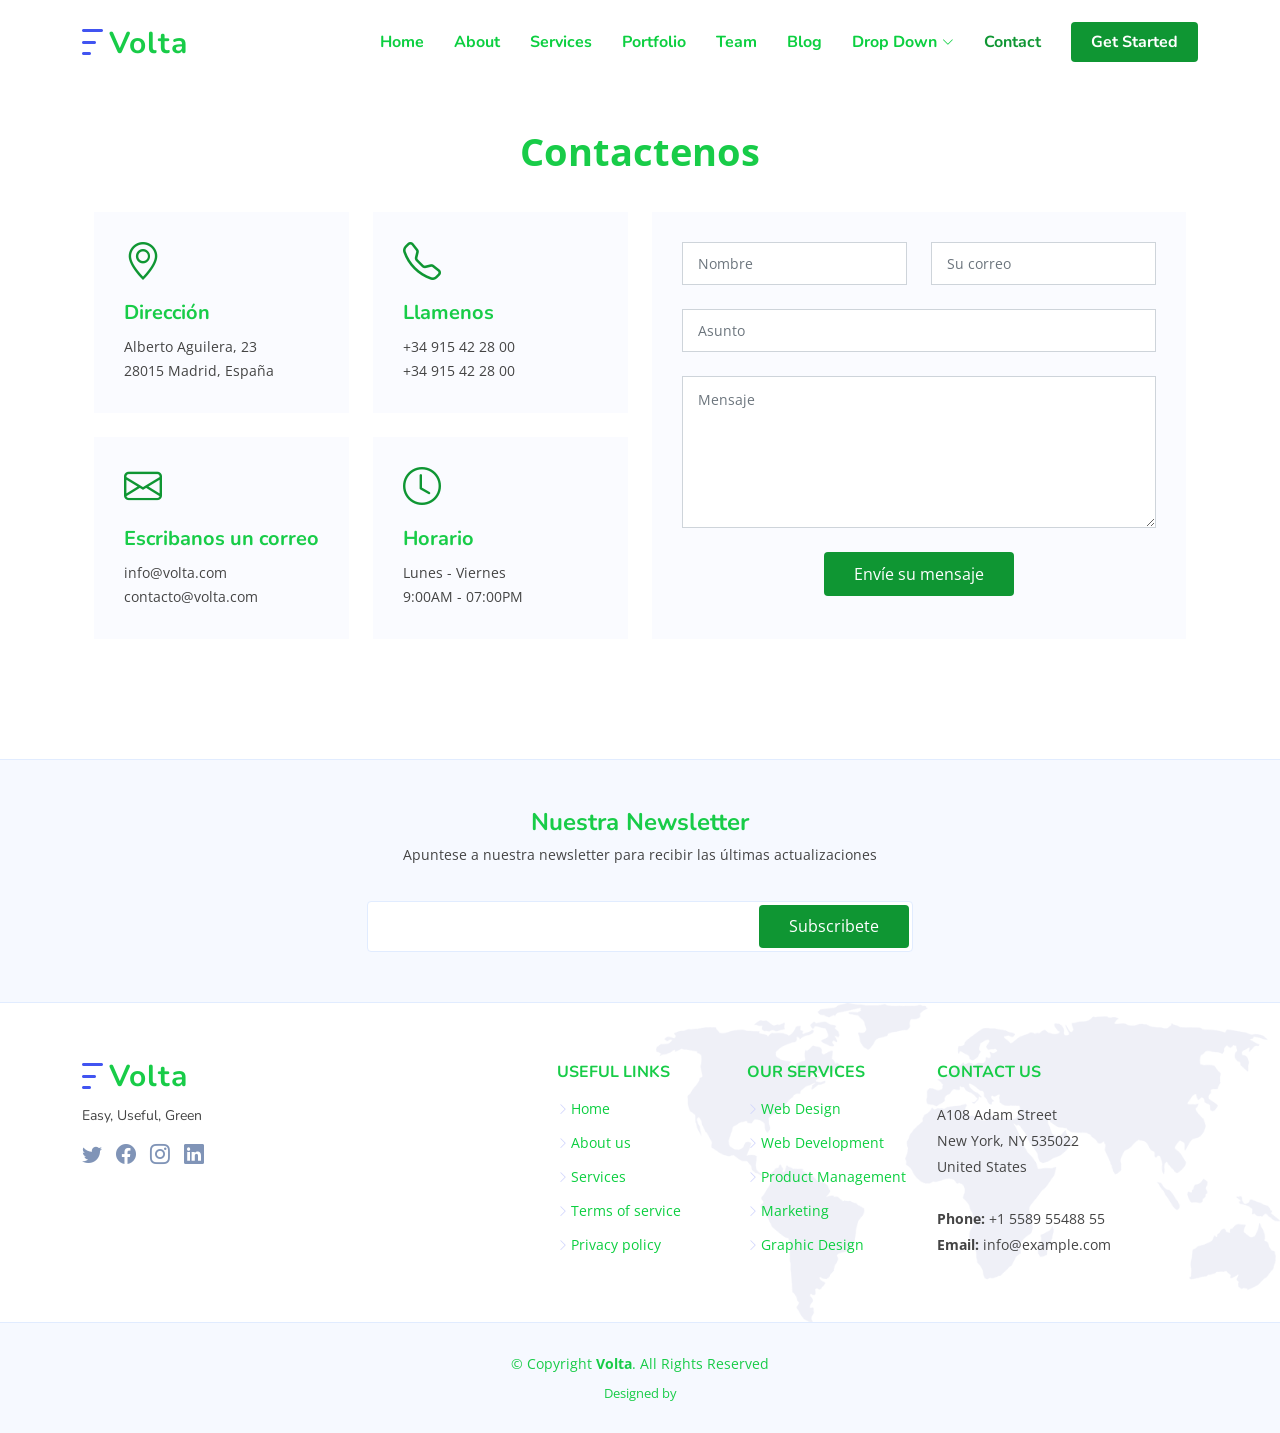
==== src/main/resources/static/contacto.html @ d2f3e769 "Reactualización + Pagina principal acabada" ====
<!DOCTYPE html>
<html lang="en">

<head>
  <meta charset="utf-8">
  <meta content="width=device-width, initial-scale=1.0" name="viewport">

  <title>Inner Page - Volta Bootstrap Template</title>
  <meta content="" name="description">
  <meta content="" name="keywords">

  <!-- Favicons -->
  <link href="assets/img/favicon.png" rel="icon">
  <link href="assets/img/apple-touch-icon.png" rel="apple-touch-icon">

  <!-- Google Fonts -->
  <link href="https://fonts.googleapis.com/css?family=Open+Sans:300,300i,400,400i,600,600i,700,700i|Nunito:300,300i,400,400i,600,600i,700,700i|Poppins:300,300i,400,400i,500,500i,600,600i,700,700i" rel="stylesheet">

  <!-- Vendor CSS Files -->
  <link href="assets/vendor/aos/aos.css" rel="stylesheet">
  <link href="assets/vendor/bootstrap/css/bootstrap.min.css" rel="stylesheet">
  <link href="assets/vendor/bootstrap-icons/bootstrap-icons.css" rel="stylesheet">
  <link href="assets/vendor/glightbox/css/glightbox.min.css" rel="stylesheet">
  <link href="assets/vendor/remixicon/remixicon.css" rel="stylesheet">
  <link href="assets/vendor/swiper/swiper-bundle.min.css" rel="stylesheet">

  <!-- Template Main CSS File -->
  <link href="assets/css/style.css" rel="stylesheet">

  <!-- =======================================================
  * Template Name: Volta - v1.9.0
  * Template URL: https:// .com/Volta-bootstrap-startup-template/
  * Author:  .com
  * License: https:// .com/license/
  ======================================================== -->
</head>

<body>

  <!-- ======= Header ======= -->
  <header id="header" class="header fixed-top">
    <div class="container-fluid container-xl d-flex align-items-center justify-content-between">

      <a href="index.html" class="logo d-flex align-items-center">
        <img src="assets/img/logo.png" alt="">
        <span>Volta</span>
      </a>

      <nav id="navbar" class="navbar">
        <ul>
          <li><a class="nav-link scrollto " href="#hero">Home</a></li>
          <li><a class="nav-link scrollto" href="#about">About</a></li>
          <li><a class="nav-link scrollto" href="#services">Services</a></li>
          <li><a class="nav-link scrollto" href="#portfolio">Portfolio</a></li>
          <li><a class="nav-link scrollto" href="#team">Team</a></li>
          <li><a href="blog.html">Blog</a></li>
          <li class="dropdown"><a href="#"><span>Drop Down</span> <i class="bi bi-chevron-down"></i></a>
            <ul>
              <li><a href="#">Drop Down 1</a></li>
              <li class="dropdown"><a href="#"><span>Deep Drop Down</span> <i class="bi bi-chevron-right"></i></a>
                <ul>
                  <li><a href="#">Deep Drop Down 1</a></li>
                  <li><a href="#">Deep Drop Down 2</a></li>
                  <li><a href="#">Deep Drop Down 3</a></li>
                  <li><a href="#">Deep Drop Down 4</a></li>
                  <li><a href="#">Deep Drop Down 5</a></li>
                </ul>
              </li>
              <li><a href="#">Drop Down 2</a></li>
              <li><a href="#">Drop Down 3</a></li>
              <li><a href="#">Drop Down 4</a></li>
            </ul>
          </li>
          <li><a class="nav-link scrollto" href="#contact">Contact</a></li>
          <li><a class="getstarted scrollto" href="#about">Get Started</a></li>
        </ul>
        <i class="bi bi-list mobile-nav-toggle"></i>
      </nav><!-- .navbar -->

    </div>
  </header><!-- End Header -->

  <main id="main">

    <section class="inner-page">
      <div class="container">
    <!-- ======= Contact Section ======= -->
    <section id="contact" class="contact">

      <div class="container" data-aos="fade-up">

        <header class="section-header">
          <p>Contactenos</p>
        </header>

        <div class="row gy-4">

          <div class="col-lg-6">

            <div class="row gy-4">
              <div class="col-md-6">
                <div class="info-box">
                  <i class="bi bi-geo-alt"></i>
                  <h3>Dirección</h3>
                  <p>Alberto Aguilera, 23<br>28015 Madrid, España</p>
                </div>
              </div>
              <div class="col-md-6">
                <div class="info-box">
                  <i class="bi bi-telephone"></i>
                  <h3>Llamenos</h3>
                  <p>+34 915 42 28 00<br>+34 915 42 28 00</p>
                </div>
              </div>
              <div class="col-md-6">
                <div class="info-box">
                  <i class="bi bi-envelope"></i>
                  <h3>Escribanos un correo</h3>
                  <p>info@volta.com<br>contacto@volta.com</p>
                </div>
              </div>
              <div class="col-md-6">
                <div class="info-box">
                  <i class="bi bi-clock"></i>
                  <h3>Horario</h3>
                  <p>Lunes - Viernes<br>9:00AM - 07:00PM</p>
                </div>
              </div>
            </div>

          </div>

          <div class="col-lg-6">
            <form action="forms/contact.php" method="post" class="php-email-form">
              <div class="row gy-4">

                <div class="col-md-6">
                  <input type="text" name="name" class="form-control" placeholder="Nombre" required>
                </div>

                <div class="col-md-6 ">
                  <input type="email" class="form-control" name="email" placeholder="Su correo" required>
                </div>

                <div class="col-md-12">
                  <input type="text" class="form-control" name="subject" placeholder="Asunto" required>
                </div>

                <div class="col-md-12">
                  <textarea class="form-control" name="message" rows="6" placeholder="Mensaje" required></textarea>
                </div>

                <div class="col-md-12 text-center">
                  <div class="loading">Cargando...</div>
                  <div class="error-message"></div>
                  <div class="sent-message">Su mensaje se ha enviado, gracias!</div>

                  <button type="submit">Envíe su mensaje</button>
                </div>

              </div>
            </form>

          </div>

        </div>

      </div>

    </section><!-- End Contact Section -->
      </div>
    </section>

  </main><!-- End #main -->

  <!-- ======= Footer ======= -->
  <footer id="footer" class="footer">

    <div class="footer-newsletter">
      <div class="container">
        <div class="row justify-content-center">
          <div class="col-lg-12 text-center">
            <h4>Nuestra Newsletter</h4>
            <p>Apuntese a nuestra newsletter para recibir las últimas actualizaciones </p>
          </div>
          <div class="col-lg-6">
            <form action="" method="post">
              <input type="email" name="email"><input type="submit" value="Subscribete">
            </form>
          </div>
        </div>
      </div>
    </div>

    <div class="footer-top">
      <div class="container">
        <div class="row gy-4">
          <div class="col-lg-5 col-md-12 footer-info">
            <a href="index.html" class="logo d-flex align-items-center">
              <img src="assets/img/logo.png" alt="">
              <span>Volta</span>
            </a>
            <p>Easy, Useful, Green</p>
            <div class="social-links mt-3">
              <a href="#" class="twitter"><i class="bi bi-twitter"></i></a>
              <a href="#" class="facebook"><i class="bi bi-facebook"></i></a>
              <a href="#" class="instagram"><i class="bi bi-instagram"></i></a>
              <a href="#" class="linkedin"><i class="bi bi-linkedin"></i></a>
            </div>
          </div>

          <div class="col-lg-2 col-6 footer-links">
            <h4>Useful Links</h4>
            <ul>
              <li><i class="bi bi-chevron-right"></i> <a href="#">Home</a></li>
              <li><i class="bi bi-chevron-right"></i> <a href="#">About us</a></li>
              <li><i class="bi bi-chevron-right"></i> <a href="#">Services</a></li>
              <li><i class="bi bi-chevron-right"></i> <a href="#">Terms of service</a></li>
              <li><i class="bi bi-chevron-right"></i> <a href="#">Privacy policy</a></li>
            </ul>
          </div>

          <div class="col-lg-2 col-6 footer-links">
            <h4>Our Services</h4>
            <ul>
              <li><i class="bi bi-chevron-right"></i> <a href="#">Web Design</a></li>
              <li><i class="bi bi-chevron-right"></i> <a href="#">Web Development</a></li>
              <li><i class="bi bi-chevron-right"></i> <a href="#">Product Management</a></li>
              <li><i class="bi bi-chevron-right"></i> <a href="#">Marketing</a></li>
              <li><i class="bi bi-chevron-right"></i> <a href="#">Graphic Design</a></li>
            </ul>
          </div>

          <div class="col-lg-3 col-md-12 footer-contact text-center text-md-start">
            <h4>Contact Us</h4>
            <p>
              A108 Adam Street <br>
              New York, NY 535022<br>
              United States <br><br>
              <strong>Phone:</strong> +1 5589 55488 55<br>
              <strong>Email:</strong> info@example.com<br>
            </p>

          </div>

        </div>
      </div>
    </div>

    <div class="container">
      <div class="copyright">
        &copy; Copyright <strong><span>Volta</span></strong>. All Rights Reserved
      </div>
      <div class="credits">
        <!-- All the links in the footer should remain intact. -->
        <!-- You can delete the links only if you purchased the pro version. -->
        <!-- Licensing information: https:// .com/license/ -->
        <!-- Purchase the pro version with working PHP/AJAX contact form: https:// .com/Volta-bootstrap-startup-template/ -->
        Designed by <a href="https:// .com/"> </a>
      </div>
    </div>
  </footer><!-- End Footer -->

  <a href="#" class="back-to-top d-flex align-items-center justify-content-center"><i class="bi bi-arrow-up-short"></i></a>

  <!-- Vendor JS Files -->
  <script src="assets/vendor/purecounter/purecounter.js"></script>
  <script src="assets/vendor/aos/aos.js"></script>
  <script src="assets/vendor/bootstrap/js/bootstrap.bundle.min.js"></script>
  <script src="assets/vendor/glightbox/js/glightbox.min.js"></script>
  <script src="assets/vendor/isotope-layout/isotope.pkgd.min.js"></script>
  <script src="assets/vendor/swiper/swiper-bundle.min.js"></script>
  <script src="assets/vendor/php-email-form/validate.js"></script>

  <!-- Template Main JS File -->
  <script src="assets/js/main.js"></script>

</body>

</html>
---- src/main/resources/static/assets/css/style.css ----
/**
* Template Name: Volta - v1.9.0
* Template URL: https:// .com/Volta-bootstrap-startup-template/
* Author:  .com
* License: https:// .com/license/
*/

/*--------------------------------------------------------------
# General
--------------------------------------------------------------*/
:root {
  scroll-behavior: smooth;
}

body {
  font-family: "Open Sans", sans-serif;
  color: #444444;
}

a {
  color: #0f9633;
  text-decoration: none;
}

a:hover {
  color: #717ff5;
  text-decoration: none;
}

h1, h2, h3, h4, h5, h6 {
  font-family: "Nunito", sans-serif;
}

/*--------------------------------------------------------------
# Sections
--------------------------------------------------------------*/
section {
  padding: 60px 0;
  overflow: hidden;
}

.section-header {
  text-align: center;
  padding-bottom: 40px;
}
.section-header h2 {
  font-size: 13px;
  letter-spacing: 1px;
  font-weight: 700;
  margin: 0;
  color: #0f9633;
  text-transform: uppercase;
}
.section-header p {
  margin: 10px 0 0 0;
  padding: 0;
  font-size: 38px;
  line-height: 42px;
  font-weight: 700;
  color: #18cc48;
}
@media (max-width: 768px) {
  .section-header p {
    font-size: 28px;
    line-height: 32px;
  }
}

/*--------------------------------------------------------------
# Breadcrumbs
--------------------------------------------------------------*/
.breadcrumbs {
  padding: 15px 0;
  background: #18cc48;
  min-height: 40px;
  margin-top: 82px;
  color: #fff;
}
@media (max-width: 992px) {
  .breadcrumbs {
    margin-top: 57px;
  }
}
.breadcrumbs h2 {
  font-size: 28px;
  font-weight: 500;
}
.breadcrumbs ol {
  display: flex;
  flex-wrap: wrap;
  list-style: none;
  padding: 0 0 10px 0;
  margin: 0;
  font-size: 14px;
}
.breadcrumbs ol a {
  color: #fff;
  transition: 0.3s;
}
.breadcrumbs ol a:hover {
  text-decoration: underline;
}
.breadcrumbs ol li + li {
  padding-left: 10px;
}
.breadcrumbs ol li + li::before {
  display: inline-block;
  padding-right: 10px;
  color: #8894f6;
  content: "/";
}

/*--------------------------------------------------------------
# Back to top button
--------------------------------------------------------------*/
.back-to-top {
  position: fixed;
  visibility: hidden;
  opacity: 0;
  right: 15px;
  bottom: 15px;
  z-index: 99999;
  background: #0f9633;
  width: 40px;
  height: 40px;
  border-radius: 4px;
  transition: all 0.4s;
}
.back-to-top i {
  font-size: 24px;
  color: #fff;
  line-height: 0;
}
.back-to-top:hover {
  background: #6776f4;
  color: #fff;
}
.back-to-top.active {
  visibility: visible;
  opacity: 1;
}

/*--------------------------------------------------------------
# Disable aos animation delay on mobile devices
--------------------------------------------------------------*/
@media screen and (max-width: 768px) {
  [data-aos-delay] {
    transition-delay: 0 !important;
  }
}
/*--------------------------------------------------------------
# Header
--------------------------------------------------------------*/
.header {
  transition: all 0.5s;
  z-index: 997;
  padding: 20px 0;
}
.header.header-scrolled {
  background: #fff;
  padding: 15px 0;
  box-shadow: 0px 2px 20px rgba(1, 41, 112, 0.1);
}
.header .logo {
  line-height: 0;
}
.header .logo img {
  max-height: 40px;
  margin-right: 6px;
}
.header .logo span {
  font-size: 30px;
  font-weight: 700;
  letter-spacing: 1px;
  color: #18cc48;
  font-family: "Nunito", sans-serif;
  margin-top: 3px;
}

/*--------------------------------------------------------------
# Navigation Menu
--------------------------------------------------------------*/
/**
* Desktop Navigation 
*/
.navbar {
  padding: 0;
}
.navbar ul {
  margin: 0;
  padding: 0;
  display: flex;
  list-style: none;
  align-items: center;
}
.navbar li {
  position: relative;
}
.navbar a, .navbar a:focus {
  display: flex;
  align-items: center;
  justify-content: space-between;
  padding: 10px 0 10px 30px;
  font-family: "Nunito", sans-serif;
  font-size: 16px;
  font-weight: 700;
  color: #0ccf40;
  white-space: nowrap;
  transition: 0.3s;
}
.navbar a i, .navbar a:focus i {
  font-size: 12px;
  line-height: 0;
  margin-left: 5px;
}
.navbar a:hover, .navbar .active, .navbar .active:focus, .navbar li:hover > a {
  color: #0f9633;
}
.navbar .getstarted, .navbar .getstarted:focus {
  background: #0f9633;
  padding: 8px 20px;
  margin-left: 30px;
  border-radius: 4px;
  color: #fff;
}
.navbar .getstarted:hover, .navbar .getstarted:focus:hover {
  color: #fff;
  background: #177a32;
}
.navbar .dropdown ul {
  display: block;
  position: absolute;
  left: 14px;
  top: calc(100% + 30px);
  margin: 0;
  padding: 10px 0;
  z-index: 99;
  opacity: 0;
  visibility: hidden;
  background: #fff;
  box-shadow: 0px 0px 30px rgba(127, 137, 161, 0.25);
  transition: 0.3s;
  border-radius: 4px;
}
.navbar .dropdown ul li {
  min-width: 200px;
}
.navbar .dropdown ul a {
  padding: 10px 20px;
  font-size: 15px;
  text-transform: none;
  font-weight: 600;
}
.navbar .dropdown ul a i {
  font-size: 12px;
}
.navbar .dropdown ul a:hover, .navbar .dropdown ul .active:hover, .navbar .dropdown ul li:hover > a {
  color: #0f9633;
}
.navbar .dropdown:hover > ul {
  opacity: 1;
  top: 100%;
  visibility: visible;
}
.navbar .dropdown .dropdown ul {
  top: 0;
  left: calc(100% - 30px);
  visibility: hidden;
}
.navbar .dropdown .dropdown:hover > ul {
  opacity: 1;
  top: 0;
  left: 100%;
  visibility: visible;
}
@media (max-width: 1366px) {
  .navbar .dropdown .dropdown ul {
    left: -90%;
  }
  .navbar .dropdown .dropdown:hover > ul {
    left: -100%;
  }
}

/**
* Mobile Navigation 
*/
.mobile-nav-toggle {
  color: #18cc48;
  font-size: 28px;
  cursor: pointer;
  display: none;
  line-height: 0;
  transition: 0.5s;
}
.mobile-nav-toggle.bi-x {
  color: #fff;
}

@media (max-width: 991px) {
  .mobile-nav-toggle {
    display: block;
  }

  .navbar ul {
    display: none;
  }
}
.navbar-mobile {
  position: fixed;
  overflow: hidden;
  top: 0;
  right: 0;
  left: 0;
  bottom: 0;
  background: rgba(1, 22, 61, 0.9);
  transition: 0.3s;
}
.navbar-mobile .mobile-nav-toggle {
  position: absolute;
  top: 15px;
  right: 15px;
}
.navbar-mobile ul {
  display: block;
  position: absolute;
  top: 55px;
  right: 15px;
  bottom: 15px;
  left: 15px;
  padding: 10px 0;
  border-radius: 10px;
  background-color: #fff;
  overflow-y: auto;
  transition: 0.3s;
}
.navbar-mobile a, .navbar-mobile a:focus {
  padding: 10px 20px;
  font-size: 15px;
  color: #18cc48;
}
.navbar-mobile a:hover, .navbar-mobile .active, .navbar-mobile li:hover > a {
  color: #0f9633;
}
.navbar-mobile .getstarted, .navbar-mobile .getstarted:focus {
  margin: 15px;
}
.navbar-mobile .dropdown ul {
  position: static;
  display: none;
  margin: 10px 20px;
  padding: 10px 0;
  z-index: 99;
  opacity: 1;
  visibility: visible;
  background: #fff;
  box-shadow: 0px 0px 30px rgba(127, 137, 161, 0.25);
}
.navbar-mobile .dropdown ul li {
  min-width: 200px;
}
.navbar-mobile .dropdown ul a {
  padding: 10px 20px;
}
.navbar-mobile .dropdown ul a i {
  font-size: 12px;
}
.navbar-mobile .dropdown ul a:hover, .navbar-mobile .dropdown ul .active:hover, .navbar-mobile .dropdown ul li:hover > a {
  color: #0f9633;
}
.navbar-mobile .dropdown > .dropdown-active {
  display: block;
}

/*--------------------------------------------------------------
# Hero Section
--------------------------------------------------------------*/
.hero {
  width: 100%;
  height: 100vh;
  background: url(../img/hero-bg.png) top center no-repeat;
  background-size: cover;
}
.hero h1 {
  margin: 0;
  font-size: 48px;
  font-weight: 700;
  color: #18cc48;
}
.hero h2 {
  color: #444444;
  margin: 15px 0 0 0;
  font-size: 26px;
}
.hero .btn-get-started {
  margin-top: 30px;
  line-height: 0;
  padding: 15px 40px;
  border-radius: 4px;
  transition: 0.5s;
  color: #fff;
  background: #0f9633;
  box-shadow: 0px 5px 30px rgba(65, 84, 241, 0.4);
}
.hero .btn-get-started span {
  font-family: "Nunito", sans-serif;
  font-weight: 600;
  font-size: 16px;
  letter-spacing: 1px;
}
.hero .btn-get-started i {
  margin-left: 5px;
  font-size: 18px;
  transition: 0.3s;
}
.hero .btn-get-started:hover i {
  transform: translateX(5px);
}
.hero .hero-img {
  text-align: right;
}
@media (min-width: 1024px) {
  .hero {
    background-attachment: fixed;
  }
}
@media (max-width: 991px) {
  .hero {
    height: auto;
    padding: 120px 0 60px 0;
  }
  .hero .hero-img {
    text-align: center;
    margin-top: 80px;
  }
  .hero .hero-img img {
    width: 80%;
  }
}
@media (max-width: 768px) {
  .hero {
    text-align: center;
  }
  .hero h1 {
    font-size: 32px;
  }
  .hero h2 {
    font-size: 24px;
  }
  .hero .hero-img img {
    width: 100%;
  }
}

/*--------------------------------------------------------------
# Index Page
--------------------------------------------------------------*/
/*--------------------------------------------------------------
# About
--------------------------------------------------------------*/
.about .content {
  background-color: #f6f9ff;
  padding: 40px;
}
.about h3 {
  font-size: 14px;
  font-weight: 700;
  color: #0f9633;
  text-transform: uppercase;
}
.about h2 {
  font-size: 24px;
  font-weight: 700;
  color: #18cc48;
}
.about p {
  margin: 15px 0 30px 0;
  line-height: 24px;
}
.about .btn-read-more {
  line-height: 0;
  padding: 15px 40px;
  border-radius: 4px;
  transition: 0.5s;
  color: #fff;
  background: #0f9633;
  box-shadow: 0px 5px 25px rgba(65, 84, 241, 0.3);
}
.about .btn-read-more span {
  font-family: "Nunito", sans-serif;
  font-weight: 600;
  font-size: 16px;
  letter-spacing: 1px;
}
.about .btn-read-more i {
  margin-left: 5px;
  font-size: 18px;
  transition: 0.3s;
}
.about .btn-read-more:hover i {
  transform: translateX(5px);
}

/*--------------------------------------------------------------
# Values
--------------------------------------------------------------*/
.values .box {
  padding: 30px;
  box-shadow: 0px 0 5px rgba(1, 41, 112, 0.08);
  text-align: center;
  transition: 0.3s;
  height: 100%;
}
.values .box img {
  padding: 30px 50px;
  transition: 0.5s;
  transform: scale(1.1);
}
.values .box h3 {
  font-size: 24px;
  color: #18cc48;
  font-weight: 700;
  margin-bottom: 18px;
}
.values .box:hover {
  box-shadow: 0px 0 30px rgba(1, 41, 112, 0.08);
}
.values .box:hover img {
  transform: scale(1);
}

/*--------------------------------------------------------------
# Counts
--------------------------------------------------------------*/
.counts {
  padding: 70px 0 60px;
}
.counts .count-box {
  display: flex;
  align-items: center;
  padding: 30px;
  width: 100%;
  background: #fff;
  box-shadow: 0px 0 30px rgba(1, 41, 112, 0.08);
}
.counts .count-box i {
  font-size: 42px;
  line-height: 0;
  margin-right: 20px;
  color: #0f9633;
}
.counts .count-box span {
  font-size: 36px;
  display: block;
  font-weight: 600;
  color: #0b198f;
}
.counts .count-box p {
  padding: 0;
  margin: 0;
  font-family: "Nunito", sans-serif;
  font-size: 14px;
}

/*--------------------------------------------------------------
# Features
--------------------------------------------------------------*/
.features .feature-box {
  padding: 24px 20px;
  box-shadow: 0px 0 30px rgba(1, 41, 112, 0.08);
  transition: 0.3s;
  height: 100%;
}
.features .feature-box h3 {
  font-size: 18px;
  color: #18cc48;
  font-weight: 700;
  margin: 0;
}
.features .feature-box i {
  line-height: 0;
  background: #ecf3ff;
  padding: 4px;
  margin-right: 10px;
  font-size: 24px;
  border-radius: 3px;
  transition: 0.3s;
}
.features .feature-box:hover i {
  background: #0f9633;
  color: #fff;
}
.features .feture-tabs {
  margin-top: 120px;
}
.features .feture-tabs h3 {
  color: #18cc48;
  font-weight: 700;
  font-size: 32px;
  margin-bottom: 10px;
}
@media (max-width: 768px) {
  .features .feture-tabs h3 {
    font-size: 28px;
  }
}
.features .feture-tabs .nav-pills {
  border-bottom: 1px solid #eee;
}
.features .feture-tabs .nav-link {
  background: none;
  text-transform: uppercase;
  font-size: 15px;
  font-weight: 600;
  color: #18cc48;
  padding: 12px 0;
  margin-right: 25px;
  margin-bottom: -2px;
  border-radius: 0;
}
.features .feture-tabs .nav-link.active {
  color: #0f9633;
  border-bottom: 3px solid #0f9633;
}
.features .feture-tabs .tab-content h4 {
  font-size: 18px;
  margin: 0;
  font-weight: 700;
  color: #18cc48;
}
.features .feture-tabs .tab-content i {
  font-size: 24px;
  line-height: 0;
  margin-right: 8px;
  color: #0f9633;
}
.features .feature-icons {
  margin-top: 120px;
}
.features .feature-icons h3 {
  color: #18cc48;
  font-weight: 700;
  font-size: 32px;
  margin-bottom: 20px;
  text-align: center;
}
@media (max-width: 768px) {
  .features .feature-icons h3 {
    font-size: 28px;
  }
}
.features .feature-icons .content .icon-box {
  display: flex;
}
.features .feature-icons .content .icon-box h4 {
  font-size: 20px;
  font-weight: 700;
  margin: 0 0 10px 0;
  color: #18cc48;
}
.features .feature-icons .content .icon-box i {
  font-size: 44px;
  line-height: 44px;
  color: #0245bc;
  margin-right: 15px;
}
.features .feature-icons .content .icon-box p {
  font-size: 15px;
  color: #848484;
}

/*--------------------------------------------------------------
# Services
--------------------------------------------------------------*/
.services .service-box {
  box-shadow: 0px 0 30px rgba(1, 41, 112, 0.08);
  height: 100%;
  padding: 60px 30px;
  text-align: center;
  transition: 0.3s;
  border-radius: 5px;
}
.services .service-box .icon {
  font-size: 36px;
  padding: 40px 20px;
  border-radius: 4px;
  position: relative;
  margin-bottom: 25px;
  display: inline-block;
  line-height: 0;
  transition: 0.3s;
}
.services .service-box h3 {
  color: #444444;
  font-weight: 700;
}
.services .service-box .read-more {
  display: inline-flex;
  align-items: center;
  justify-content: center;
  font-weight: 600;
  font-size: 16px;
  padding: 8px 20px;
}
.services .service-box .read-more i {
  line-height: 0;
  margin-left: 5px;
  font-size: 18px;
}
.services .service-box.blue {
  border-bottom: 3px solid #2db6fa;
}
.services .service-box.blue .icon {
  color: #2db6fa;
  background: #dbf3fe;
}
.services .service-box.blue .read-more {
  color: #2db6fa;
}
.services .service-box.blue:hover {
  background: #2db6fa;
}
.services .service-box.orange {
  border-bottom: 3px solid #f68c09;
}
.services .service-box.orange .icon {
  color: #f68c09;
  background: #fde3c4;
}
.services .service-box.orange .read-more {
  color: #f68c09;
}
.services .service-box.orange:hover {
  background: #f68c09;
}
.services .service-box.green {
  border-bottom: 3px solid #08da4e;
}
.services .service-box.green .icon {
  color: #08da4e;
  background: #cffddf;
}
.services .service-box.green .read-more {
  color: #08da4e;
}
.services .service-box.green:hover {
  background: #08da4e;
}
.services .service-box.red {
  border-bottom: 3px solid #e9222c;
}
.services .service-box.red .icon {
  color: #e9222c;
  background: #fef7f8;
}
.services .service-box.red .read-more {
  color: #e9222c;
}
.services .service-box.red:hover {
  background: #e9222c;
}
.services .service-box.purple {
  border-bottom: 3px solid #b50edf;
}
.services .service-box.purple .icon {
  color: #b50edf;
  background: #f8e4fd;
}
.services .service-box.purple .read-more {
  color: #b50edf;
}
.services .service-box.purple:hover {
  background: #b50edf;
}
.services .service-box.pink {
  border-bottom: 3px solid #f51f9c;
}
.services .service-box.pink .icon {
  color: #f51f9c;
  background: #feecf7;
}
.services .service-box.pink .read-more {
  color: #f51f9c;
}
.services .service-box.pink:hover {
  background: #f51f9c;
}
.services .service-box:hover h3, .services .service-box:hover p, .services .service-box:hover .read-more {
  color: #fff;
}
.services .service-box:hover .icon {
  background: #fff;
}

/*--------------------------------------------------------------
# Pricing
--------------------------------------------------------------*/
.pricing .box {
  padding: 40px 20px;
  background: #fff;
  text-align: center;
  box-shadow: 0px 0 30px rgba(1, 41, 112, 0.08);
  border-radius: 4px;
  position: relative;
  overflow: hidden;
  transition: 0.3s;
}
.pricing .box:hover {
  transform: scale(1.1);
  box-shadow: 0px 0 30px rgba(1, 41, 112, 0.1);
}
.pricing h3 {
  font-weight: 700;
  font-size: 18px;
  margin-bottom: 15px;
}
.pricing .price {
  font-size: 36px;
  color: #444444;
  font-weight: 600;
  font-family: "Poppins", sans-serif;
}
.pricing .price sup {
  font-size: 20px;
  top: -15px;
  left: -3px;
}
.pricing .price span {
  color: #bababa;
  font-size: 16px;
  font-weight: 300;
}
.pricing img {
  padding: 30px 40px;
}
.pricing ul {
  padding: 0;
  list-style: none;
  color: #444444;
  text-align: center;
  line-height: 26px;
  font-size: 16px;
  margin-bottom: 25px;
}
.pricing ul li {
  padding-bottom: 10px;
}
.pricing ul .na {
  color: #ccc;
  text-decoration: line-through;
}
.pricing .btn-buy {
  display: inline-block;
  padding: 8px 40px 10px 40px;
  border-radius: 50px;
  color: #0f9633;
  transition: none;
  font-size: 16px;
  font-weight: 400;
  font-family: "Nunito", sans-serif;
  font-weight: 600;
  transition: 0.3s;
  border: 1px solid #0f9633;
}
.pricing .btn-buy:hover {
  background: #0f9633;
  color: #fff;
}
.pricing .featured {
  width: 200px;
  position: absolute;
  top: 18px;
  right: -68px;
  transform: rotate(45deg);
  z-index: 1;
  font-size: 14px;
  padding: 1px 0 3px 0;
  background: #0f9633;
  color: #fff;
}

/*--------------------------------------------------------------
# F.A.Q
--------------------------------------------------------------*/
.faq .accordion-collapse {
  border: 0;
}
.faq .accordion-button {
  padding: 15px 15px 20px 0;
  font-weight: 600;
  border: 0;
  font-size: 18px;
  color: #444444;
  text-align: left;
}
.faq .accordion-button:focus {
  box-shadow: none;
}
.faq .accordion-button:not(.collapsed) {
  background: none;
  color: #0f9633;
  border-bottom: 0;
}
.faq .accordion-body {
  padding: 0 0 25px 0;
  border: 0;
}

/*--------------------------------------------------------------
# Portfolio
--------------------------------------------------------------*/
.portfolio #portfolio-flters {
  padding: 0;
  margin: 0 auto 25px auto;
  list-style: none;
  text-align: center;
  background: white;
  border-radius: 50px;
  padding: 2px 15px;
}
.portfolio #portfolio-flters li {
  cursor: pointer;
  display: inline-block;
  padding: 8px 20px 10px 20px;
  font-size: 15px;
  font-weight: 600;
  line-height: 1;
  color: #444444;
  margin: 0 4px 8px 4px;
  transition: 0.3s;
  border-radius: 50px;
  border: 1px solid #fff;
}
.portfolio #portfolio-flters li:hover, .portfolio #portfolio-flters li.filter-active {
  color: #0f9633;
  border-color: #0f9633;
}
.portfolio #portfolio-flters li:last-child {
  margin-right: 0;
}
.portfolio .portfolio-wrap {
  transition: 0.3s;
  position: relative;
  overflow: hidden;
  z-index: 1;
  background: rgba(255, 255, 255, 0.75);
}
.portfolio .portfolio-wrap::before {
  content: "";
  background: rgba(255, 255, 255, 0.75);
  position: absolute;
  left: 30px;
  right: 30px;
  top: 30px;
  bottom: 30px;
  transition: all ease-in-out 0.3s;
  z-index: 2;
  opacity: 0;
}
.portfolio .portfolio-wrap img {
  transition: 1s;
}
.portfolio .portfolio-wrap .portfolio-info {
  opacity: 0;
  position: absolute;
  top: 0;
  left: 0;
  right: 0;
  bottom: 0;
  text-align: center;
  z-index: 3;
  transition: all ease-in-out 0.3s;
  display: flex;
  flex-direction: column;
  justify-content: center;
  align-items: center;
}
.portfolio .portfolio-wrap .portfolio-info::before {
  display: block;
  content: "";
  width: 48px;
  height: 48px;
  position: absolute;
  top: 35px;
  left: 35px;
  border-top: 3px solid rgba(1, 41, 112, 0.2);
  border-left: 3px solid rgba(1, 41, 112, 0.2);
  transition: all 0.5s ease 0s;
  z-index: 9994;
}
.portfolio .portfolio-wrap .portfolio-info::after {
  display: block;
  content: "";
  width: 48px;
  height: 48px;
  position: absolute;
  bottom: 35px;
  right: 35px;
  border-bottom: 3px solid rgba(1, 41, 112, 0.2);
  border-right: 3px solid rgba(1, 41, 112, 0.2);
  transition: all 0.5s ease 0s;
  z-index: 9994;
}
.portfolio .portfolio-wrap .portfolio-info h4 {
  font-size: 20px;
  color: #18cc48;
  font-weight: 700;
}
.portfolio .portfolio-wrap .portfolio-info p {
  color: #18cc48;
  font-weight: 600;
  font-size: 14px;
  text-transform: uppercase;
  padding: 0;
  margin: 0;
}
.portfolio .portfolio-wrap .portfolio-links {
  text-align: center;
  z-index: 4;
}
.portfolio .portfolio-wrap .portfolio-links a {
  color: #fff;
  background: #0f9633;
  margin: 10px 2px;
  width: 36px;
  height: 36px;
  display: inline-flex;
  align-items: center;
  justify-content: center;
  border-radius: 50%;
  transition: 0.3s;
}
.portfolio .portfolio-wrap .portfolio-links a i {
  font-size: 24px;
  line-height: 0;
}
.portfolio .portfolio-wrap .portfolio-links a:hover {
  background: #177a32;
}
.portfolio .portfolio-wrap:hover img {
  transform: scale(1.1);
}
.portfolio .portfolio-wrap:hover::before {
  top: 0;
  left: 0;
  right: 0;
  bottom: 0;
  opacity: 1;
}
.portfolio .portfolio-wrap:hover .portfolio-info {
  opacity: 1;
}
.portfolio .portfolio-wrap:hover .portfolio-info::before {
  top: 15px;
  left: 15px;
}
.portfolio .portfolio-wrap:hover .portfolio-info::after {
  bottom: 15px;
  right: 15px;
}

/*--------------------------------------------------------------
# Portfolio Details
--------------------------------------------------------------*/
.portfolio-details {
  padding-top: 40px;
}
.portfolio-details .portfolio-details-slider img {
  width: 100%;
}
.portfolio-details .portfolio-details-slider .swiper-pagination {
  margin-top: 20px;
  position: relative;
}
.portfolio-details .portfolio-details-slider .swiper-pagination .swiper-pagination-bullet {
  width: 12px;
  height: 12px;
  background-color: #fff;
  opacity: 1;
  border: 1px solid #0f9633;
}
.portfolio-details .portfolio-details-slider .swiper-pagination .swiper-pagination-bullet-active {
  background-color: #0f9633;
}
.portfolio-details .portfolio-info {
  padding: 30px;
  box-shadow: 0px 0 30px rgba(1, 41, 112, 0.08);
}
.portfolio-details .portfolio-info h3 {
  font-size: 22px;
  font-weight: 700;
  margin-bottom: 20px;
  padding-bottom: 20px;
  border-bottom: 1px solid #eee;
}
.portfolio-details .portfolio-info ul {
  list-style: none;
  padding: 0;
  font-size: 15px;
}
.portfolio-details .portfolio-info ul li + li {
  margin-top: 10px;
}
.portfolio-details .portfolio-description {
  padding-top: 30px;
}
.portfolio-details .portfolio-description h2 {
  font-size: 26px;
  font-weight: 700;
  margin-bottom: 20px;
}
.portfolio-details .portfolio-description p {
  padding: 0;
}

/*--------------------------------------------------------------
# Testimonials
--------------------------------------------------------------*/
.testimonials .testimonial-item {
  box-sizing: content-box;
  padding: 30px;
  margin: 40px 30px;
  box-shadow: 0px 0 20px rgba(1, 41, 112, 0.1);
  background: #fff;
  min-height: 320px;
  display: flex;
  flex-direction: column;
  text-align: center;
  transition: 0.3s;
}
.testimonials .testimonial-item .stars {
  margin-bottom: 15px;
}
.testimonials .testimonial-item .stars i {
  color: #ffc107;
  margin: 0 1px;
}
.testimonials .testimonial-item .testimonial-img {
  width: 90px;
  border-radius: 50%;
  border: 4px solid #fff;
  margin: 0 auto;
}
.testimonials .testimonial-item h3 {
  font-size: 18px;
  font-weight: bold;
  margin: 10px 0 5px 0;
  color: #111;
}
.testimonials .testimonial-item h4 {
  font-size: 14px;
  color: #999;
  margin: 0;
}
.testimonials .testimonial-item p {
  font-style: italic;
  margin: 0 auto 15px auto;
}
.testimonials .swiper-pagination {
  margin-top: 20px;
  position: relative;
}
.testimonials .swiper-pagination .swiper-pagination-bullet {
  width: 12px;
  height: 12px;
  background-color: #fff;
  opacity: 1;
  border: 1px solid #0f9633;
}
.testimonials .swiper-pagination .swiper-pagination-bullet-active {
  background-color: #0f9633;
}
.testimonials .swiper-slide {
  opacity: 0.3;
}
@media (max-width: 1199px) {
  .testimonials .swiper-slide-active {
    opacity: 1;
  }
  .testimonials .swiper-pagination {
    margin-top: 0;
  }
}
@media (min-width: 1200px) {
  .testimonials .swiper-slide-next {
    opacity: 1;
    transform: scale(1.12);
  }
}

/*--------------------------------------------------------------
# Team
--------------------------------------------------------------*/
.team {
  background: #fff;
  padding: 60px 0;
}
.team .member {
  overflow: hidden;
  text-align: center;
  border-radius: 5px;
  background: #fff;
  box-shadow: 0px 0 30px rgba(1, 41, 112, 0.08);
  transition: 0.3s;
}
.team .member .member-img {
  position: relative;
  overflow: hidden;
}
.team .member .member-img:after {
  position: absolute;
  content: "";
  left: 0;
  bottom: 0;
  height: 100%;
  width: 100%;
  background: url(../img/team-shape.svg) no-repeat center bottom;
  background-size: contain;
  z-index: 1;
}
.team .member .social {
  position: absolute;
  right: -100%;
  top: 30px;
  opacity: 0;
  border-radius: 4px;
  transition: 0.5s;
  background: rgba(255, 255, 255, 0.3);
  z-index: 2;
}
.team .member .social a {
  transition: color 0.3s;
  color: rgba(1, 41, 112, 0.5);
  margin: 15px 12px;
  display: block;
  line-height: 0;
  text-align: center;
}
.team .member .social a:hover {
  color: rgba(1, 41, 112, 0.8);
}
.team .member .social i {
  font-size: 18px;
}
.team .member .member-info {
  padding: 10px 15px 20px 15px;
}
.team .member .member-info h4 {
  font-weight: 700;
  margin-bottom: 5px;
  font-size: 20px;
  color: #18cc48;
}
.team .member .member-info span {
  display: block;
  font-size: 14px;
  font-weight: 400;
  color: #aaaaaa;
}
.team .member .member-info p {
  font-style: italic;
  font-size: 14px;
  padding-top: 15px;
  line-height: 26px;
  color: #5e5e5e;
}
.team .member:hover {
  transform: scale(1.08);
  box-shadow: 0px 0 30px rgba(1, 41, 112, 0.1);
}
.team .member:hover .social {
  right: 8px;
  opacity: 1;
}

/*--------------------------------------------------------------
# Clients
--------------------------------------------------------------*/
.clients .clients-slider .swiper-slide img {
  opacity: 0.5;
  transition: 0.3s;
}
.clients .clients-slider .swiper-slide img:hover {
  opacity: 1;
}
.clients .clients-slider .swiper-pagination {
  margin-top: 20px;
  position: relative;
}
.clients .clients-slider .swiper-pagination .swiper-pagination-bullet {
  width: 12px;
  height: 12px;
  background-color: #fff;
  opacity: 1;
  border: 1px solid #0f9633;
}
.clients .clients-slider .swiper-pagination .swiper-pagination-bullet-active {
  background-color: #0f9633;
}

/*--------------------------------------------------------------
# Recent Blog Posts
--------------------------------------------------------------*/
.recent-blog-posts .post-box {
  box-shadow: 0px 0 30px rgba(1, 41, 112, 0.08);
  transition: 0.3s;
  height: 100%;
  overflow: hidden;
  padding: 30px;
  border-radius: 8px;
  position: relative;
  display: flex;
  flex-direction: column;
}
.recent-blog-posts .post-box .post-img {
  overflow: hidden;
  margin: -30px -30px 15px -30px;
  position: relative;
}
.recent-blog-posts .post-box .post-img img {
  transition: 0.5s;
}
.recent-blog-posts .post-box .post-date {
  font-size: 16px;
  font-weight: 600;
  color: rgba(1, 41, 112, 0.6);
  display: block;
  margin-bottom: 10px;
}
.recent-blog-posts .post-box .post-title {
  font-size: 24px;
  color: #18cc48;
  font-weight: 700;
  margin-bottom: 18px;
  position: relative;
  transition: 0.3s;
}
.recent-blog-posts .post-box .readmore {
  display: flex;
  align-items: center;
  font-weight: 600;
  line-height: 1;
  transition: 0.3s;
}
.recent-blog-posts .post-box .readmore i {
  line-height: 0;
  margin-left: 4px;
  font-size: 18px;
}
.recent-blog-posts .post-box:hover .post-title {
  color: #0f9633;
}
.recent-blog-posts .post-box:hover .post-img img {
  transform: rotate(6deg) scale(1.2);
}

/*--------------------------------------------------------------
# Contact
--------------------------------------------------------------*/
.contact .info-box {
  color: #444444;
  background: #fafbff;
  padding: 30px;
}
.contact .info-box i {
  font-size: 38px;
  line-height: 0;
  color: #0f9633;
}
.contact .info-box h3 {
  font-size: 20px;
  color: #18cc48;
  font-weight: 700;
  margin: 20px 0 10px 0;
}
.contact .info-box p {
  padding: 0;
  line-height: 24px;
  font-size: 14px;
  margin-bottom: 0;
}
.contact .php-email-form {
  background: #fafbff;
  padding: 30px;
  height: 100%;
}
.contact .php-email-form .error-message {
  display: none;
  color: #fff;
  background: #ed3c0d;
  text-align: left;
  padding: 15px;
  margin-bottom: 24px;
  font-weight: 600;
}
.contact .php-email-form .sent-message {
  display: none;
  color: #fff;
  background: #18d26e;
  text-align: center;
  padding: 15px;
  margin-bottom: 24px;
  font-weight: 600;
}
.contact .php-email-form .loading {
  display: none;
  background: #fff;
  text-align: center;
  padding: 15px;
  margin-bottom: 24px;
}
.contact .php-email-form .loading:before {
  content: "";
  display: inline-block;
  border-radius: 50%;
  width: 24px;
  height: 24px;
  margin: 0 10px -6px 0;
  border: 3px solid #18d26e;
  border-top-color: #eee;
  -webkit-animation: animate-loading 1s linear infinite;
  animation: animate-loading 1s linear infinite;
}
.contact .php-email-form input, .contact .php-email-form textarea {
  border-radius: 0;
  box-shadow: none;
  font-size: 14px;
  border-radius: 0;
}
.contact .php-email-form input:focus, .contact .php-email-form textarea:focus {
  border-color: #0f9633;
}
.contact .php-email-form input {
  padding: 10px 15px;
}
.contact .php-email-form textarea {
  padding: 12px 15px;
}
.contact .php-email-form button[type=submit] {
  background: #0f9633;
  border: 0;
  padding: 10px 30px;
  color: #fff;
  transition: 0.4s;
  border-radius: 4px;
}
.contact .php-email-form button[type=submit]:hover {
  background: #177a32;
}
@-webkit-keyframes animate-loading {
  0% {
    transform: rotate(0deg);
  }
  100% {
    transform: rotate(360deg);
  }
}
@keyframes animate-loading {
  0% {
    transform: rotate(0deg);
  }
  100% {
    transform: rotate(360deg);
  }
}

/*--------------------------------------------------------------
# Blog
--------------------------------------------------------------*/
.blog {
  padding: 40px 0 20px 0;
}
.blog .entry {
  padding: 30px;
  margin-bottom: 60px;
  box-shadow: 0 4px 16px rgba(0, 0, 0, 0.1);
}
.blog .entry .entry-img {
  max-height: 440px;
  margin: -30px -30px 20px -30px;
  overflow: hidden;
}
.blog .entry .entry-title {
  font-size: 28px;
  font-weight: bold;
  padding: 0;
  margin: 0 0 20px 0;
}
.blog .entry .entry-title a {
  color: #18cc48;
  transition: 0.3s;
}
.blog .entry .entry-title a:hover {
  color: #0f9633;
}
.blog .entry .entry-meta {
  margin-bottom: 15px;
  color: #4084fd;
}
.blog .entry .entry-meta ul {
  display: flex;
  flex-wrap: wrap;
  list-style: none;
  align-items: center;
  padding: 0;
  margin: 0;
}
.blog .entry .entry-meta ul li + li {
  padding-left: 20px;
}
.blog .entry .entry-meta i {
  font-size: 16px;
  margin-right: 8px;
  line-height: 0;
}
.blog .entry .entry-meta a {
  color: #777777;
  font-size: 14px;
  display: inline-block;
  line-height: 1;
}
.blog .entry .entry-content p {
  line-height: 24px;
}
.blog .entry .entry-content .read-more {
  -moz-text-align-last: right;
  text-align-last: right;
}
.blog .entry .entry-content .read-more a {
  display: inline-block;
  background: #0f9633;
  color: #fff;
  padding: 6px 20px;
  transition: 0.3s;
  font-size: 14px;
  border-radius: 4px;
}
.blog .entry .entry-content .read-more a:hover {
  background: #177a32;
}
.blog .entry .entry-content h3 {
  font-size: 22px;
  margin-top: 30px;
  font-weight: bold;
}
.blog .entry .entry-content blockquote {
  overflow: hidden;
  background-color: #fafafa;
  padding: 60px;
  position: relative;
  text-align: center;
  margin: 20px 0;
}
.blog .entry .entry-content blockquote p {
  color: #444444;
  line-height: 1.6;
  margin-bottom: 0;
  font-style: italic;
  font-weight: 500;
  font-size: 22px;
}
.blog .entry .entry-content blockquote::after {
  content: "";
  position: absolute;
  left: 0;
  top: 0;
  bottom: 0;
  width: 3px;
  background-color: #18cc48;
  margin-top: 20px;
  margin-bottom: 20px;
}
.blog .entry .entry-footer {
  padding-top: 10px;
  border-top: 1px solid #e6e6e6;
}
.blog .entry .entry-footer i {
  color: #0d64fd;
  display: inline;
}
.blog .entry .entry-footer a {
  color: #0ccf40;
  transition: 0.3s;
}
.blog .entry .entry-footer a:hover {
  color: #0f9633;
}
.blog .entry .entry-footer .cats {
  list-style: none;
  display: inline;
  padding: 0 20px 0 0;
  font-size: 14px;
}
.blog .entry .entry-footer .cats li {
  display: inline-block;
}
.blog .entry .entry-footer .tags {
  list-style: none;
  display: inline;
  padding: 0;
  font-size: 14px;
}
.blog .entry .entry-footer .tags li {
  display: inline-block;
}
.blog .entry .entry-footer .tags li + li::before {
  padding-right: 6px;
  color: #6c757d;
  content: ",";
}
.blog .entry .entry-footer .share {
  font-size: 16px;
}
.blog .entry .entry-footer .share i {
  padding-left: 5px;
}
.blog .entry-single {
  margin-bottom: 30px;
}
.blog .blog-author {
  padding: 20px;
  margin-bottom: 30px;
  box-shadow: 0 4px 16px rgba(0, 0, 0, 0.1);
}
.blog .blog-author img {
  width: 120px;
  margin-right: 20px;
}
.blog .blog-author h4 {
  font-weight: 600;
  font-size: 22px;
  margin-bottom: 0px;
  padding: 0;
  color: #18cc48;
}
.blog .blog-author .social-links {
  margin: 0 10px 10px 0;
}
.blog .blog-author .social-links a {
  color: rgba(1, 41, 112, 0.5);
  margin-right: 5px;
}
.blog .blog-author p {
  font-style: italic;
  color: #b7b7b7;
}
.blog .blog-comments {
  margin-bottom: 30px;
}
.blog .blog-comments .comments-count {
  font-weight: bold;
}
.blog .blog-comments .comment {
  margin-top: 30px;
  position: relative;
}
.blog .blog-comments .comment .comment-img {
  margin-right: 14px;
}
.blog .blog-comments .comment .comment-img img {
  width: 60px;
}
.blog .blog-comments .comment h5 {
  font-size: 16px;
  margin-bottom: 2px;
}
.blog .blog-comments .comment h5 a {
  font-weight: bold;
  color: #444444;
  transition: 0.3s;
}
.blog .blog-comments .comment h5 a:hover {
  color: #0f9633;
}
.blog .blog-comments .comment h5 .reply {
  padding-left: 10px;
  color: #18cc48;
}
.blog .blog-comments .comment h5 .reply i {
  font-size: 20px;
}
.blog .blog-comments .comment time {
  display: block;
  font-size: 14px;
  color: #013ca3;
  margin-bottom: 5px;
}
.blog .blog-comments .comment.comment-reply {
  padding-left: 40px;
}
.blog .blog-comments .reply-form {
  margin-top: 30px;
  padding: 30px;
  box-shadow: 0 4px 16px rgba(0, 0, 0, 0.1);
}
.blog .blog-comments .reply-form h4 {
  font-weight: bold;
  font-size: 22px;
}
.blog .blog-comments .reply-form p {
  font-size: 14px;
}
.blog .blog-comments .reply-form input {
  border-radius: 4px;
  padding: 10px 10px;
  font-size: 14px;
}
.blog .blog-comments .reply-form input:focus {
  box-shadow: none;
  border-color: #a0aaf8;
}
.blog .blog-comments .reply-form textarea {
  border-radius: 4px;
  padding: 10px 10px;
  font-size: 14px;
}
.blog .blog-comments .reply-form textarea:focus {
  box-shadow: none;
  border-color: #a0aaf8;
}
.blog .blog-comments .reply-form .form-group {
  margin-bottom: 25px;
}
.blog .blog-comments .reply-form .btn-primary {
  border-radius: 4px;
  padding: 10px 20px;
  border: 0;
  background-color: #18cc48;
}
.blog .blog-comments .reply-form .btn-primary:hover {
  background-color: #0ccf40;
}
.blog .blog-pagination {
  color: #024ed5;
}
.blog .blog-pagination ul {
  display: flex;
  padding: 0;
  margin: 0;
  list-style: none;
}
.blog .blog-pagination li {
  margin: 0 5px;
  transition: 0.3s;
}
.blog .blog-pagination li a {
  color: #18cc48;
  padding: 7px 16px;
  display: flex;
  align-items: center;
  justify-content: center;
}
.blog .blog-pagination li.active, .blog .blog-pagination li:hover {
  background: #0f9633;
}
.blog .blog-pagination li.active a, .blog .blog-pagination li:hover a {
  color: #fff;
}
.blog .sidebar {
  padding: 30px;
  margin: 0 0 60px 20px;
  box-shadow: 0 4px 16px rgba(0, 0, 0, 0.1);
}
.blog .sidebar .sidebar-title {
  font-size: 20px;
  font-weight: 700;
  padding: 0 0 0 0;
  margin: 0 0 15px 0;
  color: #18cc48;
  position: relative;
}
.blog .sidebar .sidebar-item {
  margin-bottom: 30px;
}
.blog .sidebar .search-form form {
  background: #fff;
  border: 1px solid #ddd;
  padding: 3px 10px;
  position: relative;
}
.blog .sidebar .search-form form input[type=text] {
  border: 0;
  padding: 4px;
  border-radius: 4px;
  width: calc(100% - 40px);
}
.blog .sidebar .search-form form button {
  position: absolute;
  top: 0;
  right: 0;
  bottom: 0;
  border: 0;
  background: none;
  font-size: 16px;
  padding: 0 15px;
  margin: -1px;
  background: #0f9633;
  color: #fff;
  transition: 0.3s;
  border-radius: 0 4px 4px 0;
  line-height: 0;
}
.blog .sidebar .search-form form button i {
  line-height: 0;
}
.blog .sidebar .search-form form button:hover {
  background: #5465f2;
}
.blog .sidebar .categories ul {
  list-style: none;
  padding: 0;
}
.blog .sidebar .categories ul li + li {
  padding-top: 10px;
}
.blog .sidebar .categories ul a {
  color: #18cc48;
  transition: 0.3s;
}
.blog .sidebar .categories ul a:hover {
  color: #0f9633;
}
.blog .sidebar .categories ul a span {
  padding-left: 5px;
  color: #aaaaaa;
  font-size: 14px;
}
.blog .sidebar .recent-posts .post-item + .post-item {
  margin-top: 15px;
}
.blog .sidebar .recent-posts img {
  width: 80px;
  float: left;
}
.blog .sidebar .recent-posts h4 {
  font-size: 15px;
  margin-left: 95px;
  font-weight: bold;
}
.blog .sidebar .recent-posts h4 a {
  color: #18cc48;
  transition: 0.3s;
}
.blog .sidebar .recent-posts h4 a:hover {
  color: #0f9633;
}
.blog .sidebar .recent-posts time {
  display: block;
  margin-left: 95px;
  font-style: italic;
  font-size: 14px;
  color: #aaaaaa;
}
.blog .sidebar .tags {
  margin-bottom: -10px;
}
.blog .sidebar .tags ul {
  list-style: none;
  padding: 0;
}
.blog .sidebar .tags ul li {
  display: inline-block;
}
.blog .sidebar .tags ul a {
  color: #0257ee;
  font-size: 14px;
  padding: 6px 14px;
  margin: 0 6px 8px 0;
  border: 1px solid #d7e6ff;
  display: inline-block;
  transition: 0.3s;
}
.blog .sidebar .tags ul a:hover {
  color: #fff;
  border: 1px solid #0f9633;
  background: #0f9633;
}
.blog .sidebar .tags ul a span {
  padding-left: 5px;
  color: #a5c5fe;
  font-size: 14px;
}

/*--------------------------------------------------------------
# Footer
--------------------------------------------------------------*/
.footer {
  background: #f6f9ff;
  padding: 0 0 30px 0;
  font-size: 14px;
}
.footer .footer-newsletter {
  padding: 50px 0;
  background: #f6f9ff;
  border-top: 1px solid #e1ecff;
}
.footer .footer-newsletter h4 {
  font-size: 24px;
  margin: 0 0 10px 0;
  padding: 0;
  line-height: 1;
  font-weight: 700;
  color: #18cc48;
}
.footer .footer-newsletter form {
  margin-top: 20px;
  background: #fff;
  padding: 6px 10px;
  position: relative;
  border-radius: 4px;
  border: 1px solid #e1ecff;
}
.footer .footer-newsletter form input[type=email] {
  border: 0;
  padding: 8px;
  width: calc(100% - 140px);
}
.footer .footer-newsletter form input[type=submit] {
  position: absolute;
  top: 0;
  right: 0;
  bottom: 0;
  border: 0;
  background: none;
  font-size: 16px;
  padding: 0 30px;
  margin: 3px;
  background: #0f9633;
  color: #fff;
  transition: 0.3s;
  border-radius: 4px;
}
.footer .footer-newsletter form input[type=submit]:hover {
  background: #177a32;
}
.footer .footer-top {
  background: white url(../img/footer-bg.png) no-repeat right top;
  background-size: contain;
  border-top: 1px solid #e1ecff;
  border-bottom: 1px solid #e1ecff;
  padding: 60px 0 30px 0;
}
@media (max-width: 992px) {
  .footer .footer-top {
    background-position: center bottom;
  }
}
.footer .footer-top .footer-info {
  margin-bottom: 30px;
}
.footer .footer-top .footer-info .logo {
  line-height: 0;
  margin-bottom: 15px;
}
.footer .footer-top .footer-info .logo img {
  max-height: 40px;
  margin-right: 6px;
}
.footer .footer-top .footer-info .logo span {
  font-size: 30px;
  font-weight: 700;
  letter-spacing: 1px;
  color: #18cc48;
  font-family: "Nunito", sans-serif;
  margin-top: 3px;
}
.footer .footer-top .footer-info p {
  font-size: 14px;
  line-height: 24px;
  margin-bottom: 0;
  font-family: "Nunito", sans-serif;
}
.footer .footer-top .social-links a {
  font-size: 20px;
  display: inline-block;
  color: rgba(1, 41, 112, 0.5);
  line-height: 0;
  margin-right: 10px;
  transition: 0.3s;
}
.footer .footer-top .social-links a:hover {
  color: #18cc48;
}
.footer .footer-top h4 {
  font-size: 16px;
  font-weight: bold;
  color: #18cc48;
  text-transform: uppercase;
  position: relative;
  padding-bottom: 12px;
}
.footer .footer-top .footer-links {
  margin-bottom: 30px;
}
.footer .footer-top .footer-links ul {
  list-style: none;
  padding: 0;
  margin: 0;
}
.footer .footer-top .footer-links ul i {
  padding-right: 2px;
  color: #d0d4fc;
  font-size: 12px;
  line-height: 0;
}
.footer .footer-top .footer-links ul li {
  padding: 10px 0;
  display: flex;
  align-items: center;
}
.footer .footer-top .footer-links ul li:first-child {
  padding-top: 0;
}
.footer .footer-top .footer-links ul a {
  color: #0ccf40;
  transition: 0.3s;
  display: inline-block;
  line-height: 1;
}
.footer .footer-top .footer-links ul a:hover {
  color: #0f9633;
}
.footer .footer-top .footer-contact p {
  line-height: 26px;
}
.footer .copyright {
  text-align: center;
  padding-top: 30px;
  color: #18cc48;
}
.footer .credits {
  padding-top: 10px;
  text-align: center;
  font-size: 13px;
  color: #18cc48;
}
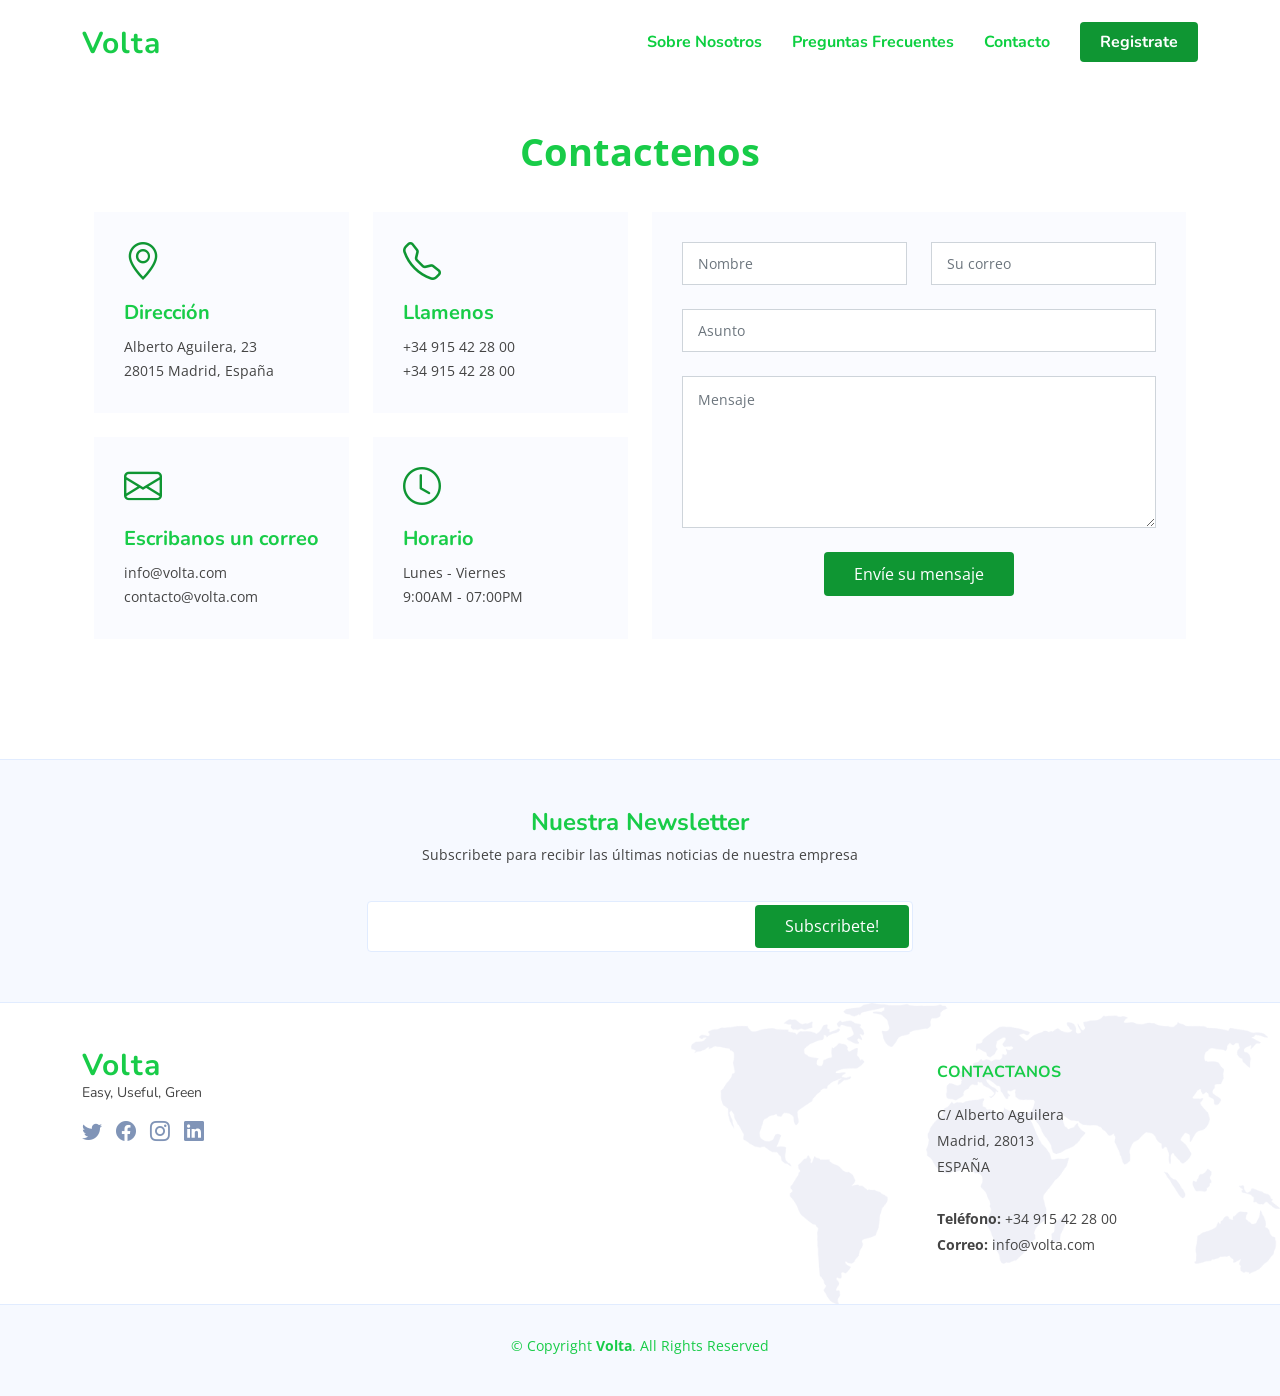
==== commit a5460c90: "Cheeky changes and implementations on the front-end" ====
--- a/src/main/resources/static/contacto.html
+++ b/src/main/resources/static/contacto.html
@@ -42,18 +42,14 @@
     <div class="container-fluid container-xl d-flex align-items-center justify-content-between">
 
       <a href="index.html" class="logo d-flex align-items-center">
-        <img src="assets/img/logo.png" alt="">
         <span>Volta</span>
       </a>
 
       <nav id="navbar" class="navbar">
         <ul>
-          <li><a class="nav-link scrollto " href="#hero">Home</a></li>
-          <li><a class="nav-link scrollto" href="#about">About</a></li>
-          <li><a class="nav-link scrollto" href="#services">Services</a></li>
-          <li><a class="nav-link scrollto" href="#portfolio">Portfolio</a></li>
-          <li><a class="nav-link scrollto" href="#team">Team</a></li>
-          <li><a href="blog.html">Blog</a></li>
+          <li><a class="nav-link scrollto" href="index.html#about">Sobre Nosotros</a></li>
+          <li><a class="nav-link scrollto" href="index.html#faq">Preguntas Frecuentes</a></li>
+          <!--Drop Down List
           <li class="dropdown"><a href="#"><span>Drop Down</span> <i class="bi bi-chevron-down"></i></a>
             <ul>
               <li><a href="#">Drop Down 1</a></li>
@@ -70,15 +66,16 @@
               <li><a href="#">Drop Down 3</a></li>
               <li><a href="#">Drop Down 4</a></li>
             </ul>
-          </li>
-          <li><a class="nav-link scrollto" href="#contact">Contact</a></li>
-          <li><a class="getstarted scrollto" href="#about">Get Started</a></li>
+          </li> -->
+          <li><a class="nav-link scrollto" href="contacto.html">Contacto</a></li>
+          <li><a class="getstarted scrollto" href="#about">Registrate</a></li>
         </ul>
         <i class="bi bi-list mobile-nav-toggle"></i>
       </nav><!-- .navbar -->
 
     </div>
   </header><!-- End Header -->
+
 
   <main id="main">
 
@@ -172,6 +169,7 @@
     </section>
 
   </main><!-- End #main -->
+
 
   <!-- ======= Footer ======= -->
   <footer id="footer" class="footer">
@@ -181,11 +179,11 @@
         <div class="row justify-content-center">
           <div class="col-lg-12 text-center">
             <h4>Nuestra Newsletter</h4>
-            <p>Apuntese a nuestra newsletter para recibir las últimas actualizaciones </p>
+            <p>Subscribete para recibir las últimas noticias de nuestra empresa</p>
           </div>
           <div class="col-lg-6">
             <form action="" method="post">
-              <input type="email" name="email"><input type="submit" value="Subscribete">
+              <input type="email" name="email"><input type="submit" value="Subscribete!">
             </form>
           </div>
         </div>
@@ -197,7 +195,6 @@
         <div class="row gy-4">
           <div class="col-lg-5 col-md-12 footer-info">
             <a href="index.html" class="logo d-flex align-items-center">
-              <img src="assets/img/logo.png" alt="">
               <span>Volta</span>
             </a>
             <p>Easy, Useful, Green</p>
@@ -210,35 +207,21 @@
           </div>
 
           <div class="col-lg-2 col-6 footer-links">
-            <h4>Useful Links</h4>
-            <ul>
-              <li><i class="bi bi-chevron-right"></i> <a href="#">Home</a></li>
-              <li><i class="bi bi-chevron-right"></i> <a href="#">About us</a></li>
-              <li><i class="bi bi-chevron-right"></i> <a href="#">Services</a></li>
-              <li><i class="bi bi-chevron-right"></i> <a href="#">Terms of service</a></li>
-              <li><i class="bi bi-chevron-right"></i> <a href="#">Privacy policy</a></li>
-            </ul>
+
           </div>
 
           <div class="col-lg-2 col-6 footer-links">
-            <h4>Our Services</h4>
-            <ul>
-              <li><i class="bi bi-chevron-right"></i> <a href="#">Web Design</a></li>
-              <li><i class="bi bi-chevron-right"></i> <a href="#">Web Development</a></li>
-              <li><i class="bi bi-chevron-right"></i> <a href="#">Product Management</a></li>
-              <li><i class="bi bi-chevron-right"></i> <a href="#">Marketing</a></li>
-              <li><i class="bi bi-chevron-right"></i> <a href="#">Graphic Design</a></li>
-            </ul>
+
           </div>
 
           <div class="col-lg-3 col-md-12 footer-contact text-center text-md-start">
-            <h4>Contact Us</h4>
+            <h4>Contactanos</h4>
             <p>
-              A108 Adam Street <br>
-              New York, NY 535022<br>
-              United States <br><br>
-              <strong>Phone:</strong> +1 5589 55488 55<br>
-              <strong>Email:</strong> info@example.com<br>
+              C/ Alberto Aguilera <br>
+              Madrid, 28013<br>
+              ESPAÑA <br><br>
+              <strong>Teléfono:</strong> +34 915 42 28 00<br>
+              <strong>Correo:</strong> info@volta.com<br>
             </p>
 
           </div>
@@ -256,7 +239,6 @@
         <!-- You can delete the links only if you purchased the pro version. -->
         <!-- Licensing information: https:// .com/license/ -->
         <!-- Purchase the pro version with working PHP/AJAX contact form: https:// .com/Volta-bootstrap-startup-template/ -->
-        Designed by <a href="https:// .com/"> </a>
       </div>
     </div>
   </footer><!-- End Footer -->
